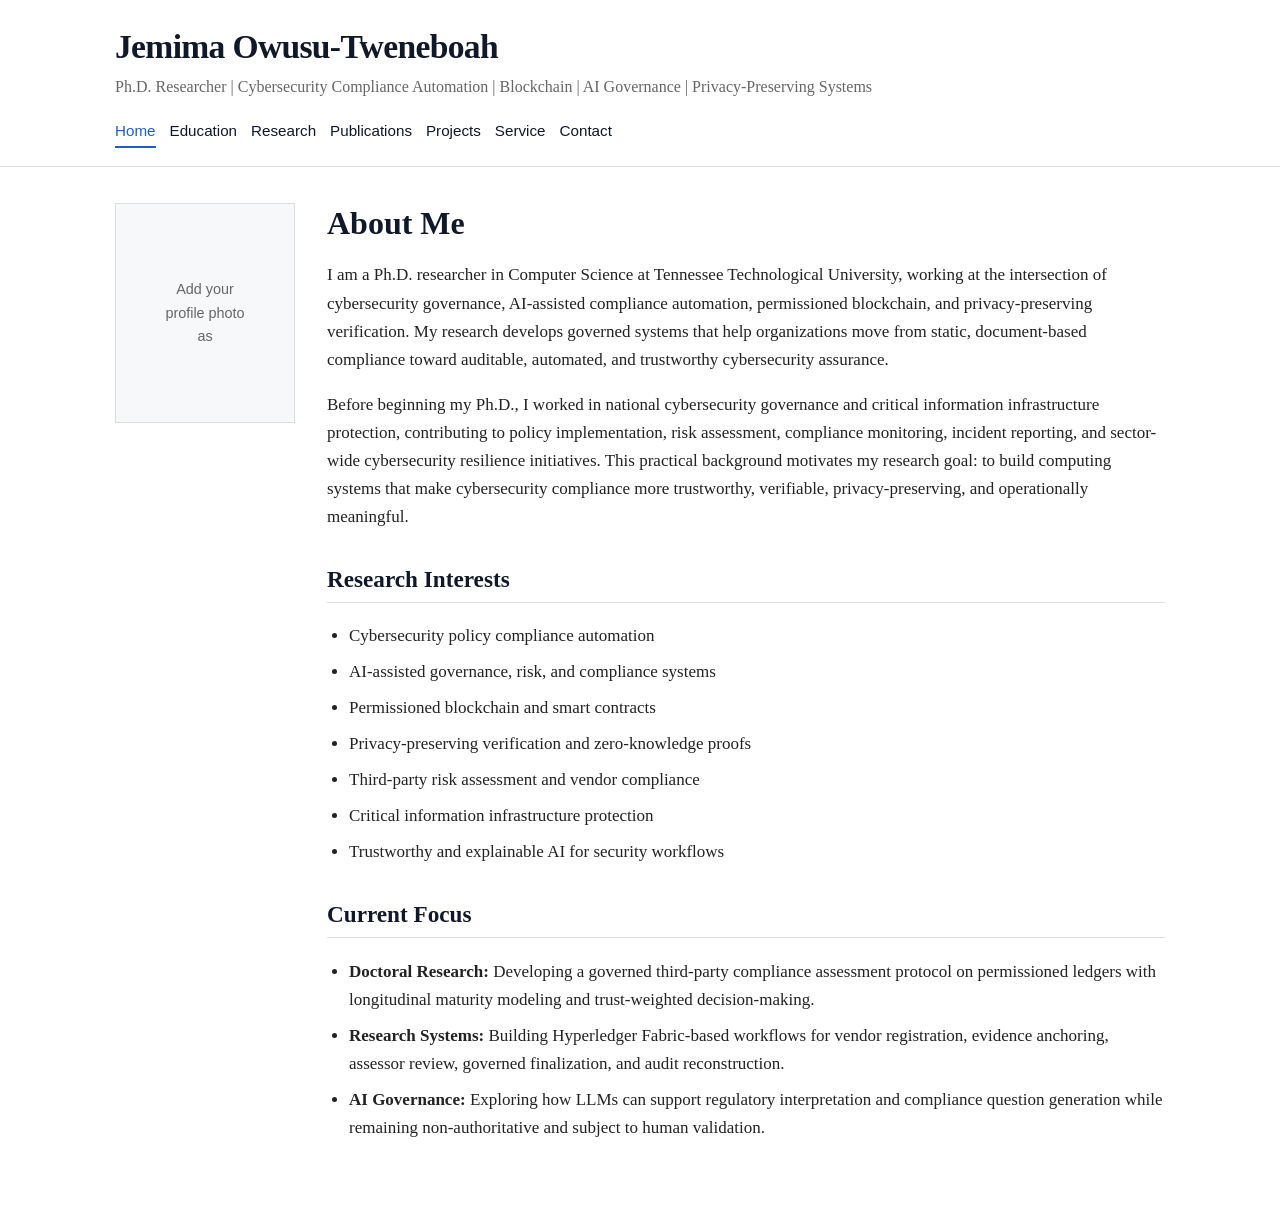
==== index.html @ c9b0aaf2 "Update Website content for PhD Fellowship profile" ====
<!DOCTYPE html>
<html lang="en">
<head>
  <meta charset="UTF-8" />
  <meta name="viewport" content="width=device-width, initial-scale=1.0" />
  <title>A. P. | Cybersecurity, Blockchain & AI Governance</title>
  <link rel="stylesheet" href="style.css" />
</head>
<body>
  <header class="site-header">
    <div class="container header-inner">
      <h1 class="name">Jemima Owusu-Tweneboah</h1>
      <p class="tagline">Ph.D. Researcher | Cybersecurity Compliance Automation | Blockchain | AI Governance | Privacy-Preserving Systems</p>
      <nav class="nav">
        <a href="index.html" class="active">Home</a>
        <a href="education.html" class="">Education</a>
        <a href="research.html" class="">Research</a>
        <a href="publications.html" class="">Publications</a>
        <a href="projects.html" class="">Projects</a>
        <a href="service.html" class="">Service</a>
        <a href="contact.html" class="">Contact</a>
      </nav>
    </div>
  </header>

  <main class="main">
    <div class="container">
      
<section class="hero">
  <div class="profile-placeholder">
    Add your<br>profile photo<br>as<br><strong><assets>
    <profile_picture class="png"></profile_picture></strong>
  </div>

  <div>
    <h1>About Me</h1>
    <p>
      I am a Ph.D. researcher in Computer Science at Tennessee Technological University, working at the 
      intersection of cybersecurity governance, AI-assisted compliance automation, permissioned blockchain, 
      and privacy-preserving verification. My research develops governed systems that help organizations move 
      from static, document-based compliance toward auditable, automated, and trustworthy cybersecurity assurance.
    </p>

    <p>
      Before beginning my Ph.D., I worked in national cybersecurity governance and critical information infrastructure protection, 
      contributing to policy implementation, risk assessment, compliance monitoring, incident reporting, and sector-wide cybersecurity resilience initiatives. 
      This practical background motivates my research goal: to build computing systems that make cybersecurity compliance more trustworthy, verifiable, privacy-preserving, 
      and operationally meaningful.
    </p>
    
    
    <h2>Research Interests</h2>
<ul class="clean-list">
  <li>Cybersecurity policy compliance automation</li>
  <li>AI-assisted governance, risk, and compliance systems</li>
  <li>Permissioned blockchain and smart contracts</li>
  <li>Privacy-preserving verification and zero-knowledge proofs</li>
  <li>Third-party risk assessment and vendor compliance</li>
  <li>Critical information infrastructure protection</li>
  <li>Trustworthy and explainable AI for security workflows</li>
</ul>

<h2>Current Focus</h2>
<ul class="news-list">
  <li><strong>Doctoral Research:</strong> Developing a governed third-party compliance assessment protocol on permissioned ledgers with longitudinal maturity modeling and trust-weighted decision-making.</li>
  <li><strong>Research Systems:</strong> Building Hyperledger Fabric-based workflows for vendor registration, evidence anchoring, assessor review, governed finalization, and audit reconstruction.</li>
  <li><strong>AI Governance:</strong> Exploring how LLMs can support regulatory interpretation and compliance question generation while remaining non-authoritative and subject to human validation.</li>
</ul>

   
  </div>
</section>

    </div>
  </main>

</body>
</html>
---- style.css ----
:root {
  --bg: #ffffff;
  --text: #222222;
  --muted: #666666;
  --link: #1f5fbf;
  --border: #dddddd;
  --light: #f7f8fa;
  --accent: #0f172a;
}

* {
  box-sizing: border-box;
}

body {
  margin: 0;
  font-family: Georgia, "Times New Roman", serif;
  background: var(--bg);
  color: var(--text);
  line-height: 1.65;
  font-size: 17px;
}

.container {
  width: min(1050px, 92%);
  margin: 0 auto;
}

.site-header {
  border-bottom: 1px solid var(--border);
  background: #fff;
}

.header-inner {
  padding: 26px 0 18px;
}

.name {
  margin: 0;
  font-size: 2.1rem;
  font-weight: 700;
  letter-spacing: -0.02em;
}

.tagline {
  margin: 6px 0 0;
  color: var(--muted);
  font-size: 1rem;
}

.nav {
  margin-top: 18px;
  display: flex;
  flex-wrap: wrap;
  gap: 14px;
  font-family: Arial, Helvetica, sans-serif;
  font-size: 0.95rem;
}

.nav a {
  color: var(--accent);
  text-decoration: none;
  padding-bottom: 3px;
  border-bottom: 2px solid transparent;
}

.nav a:hover,
.nav a.active {
  color: var(--link);
  border-bottom-color: var(--link);
}

.main {
  padding: 36px 0 56px;
}

.hero {
  display: grid;
  grid-template-columns: 180px 1fr;
  gap: 32px;
  align-items: start;
}

.profile-placeholder {
  width: 180px;
  height: 220px;
  border: 1px solid var(--border);
  background: var(--light);
  display: flex;
  align-items: center;
  justify-content: center;
  color: var(--muted);
  text-align: center;
  padding: 14px;
  font-family: Arial, Helvetica, sans-serif;
  font-size: 0.9rem;
}

h1, h2, h3 {
  line-height: 1.25;
  color: #111827;
}

h1 {
  font-size: 2rem;
  margin: 0 0 18px;
}

h2 {
  font-size: 1.45rem;
  margin-top: 34px;
  padding-bottom: 8px;
  border-bottom: 1px solid var(--border);
}

h3 {
  font-size: 1.12rem;
  margin-bottom: 6px;
}

a {
  color: var(--link);
}

.card {
  padding: 18px 20px;
  border: 1px solid var(--border);
  background: #fff;
  margin: 16px 0;
}

.muted {
  color: var(--muted);
}

.news-list,
.clean-list {
  padding-left: 22px;
}

.news-list li,
.clean-list li {
  margin-bottom: 8px;
}

.pub-year {
  margin-top: 30px;
}

.publication {
  margin: 18px 0;
  padding-left: 18px;
  border-left: 3px solid #e5e7eb;
}

.publication-title {
  font-weight: 700;
}

.publication-meta {
  color: var(--muted);
}

.links {
  font-family: Arial, Helvetica, sans-serif;
  font-size: 0.93rem;
}

.links a {
  margin-right: 10px;
}

.project-grid {
  display: grid;
  grid-template-columns: 1fr 1fr;
  gap: 18px;
}

.footer {
  border-top: 1px solid var(--border);
  color: var(--muted);
  font-size: 0.92rem;
  padding: 24px 0;
  font-family: Arial, Helvetica, sans-serif;
}

.note {
  background: #f8fafc;
  border-left: 4px solid #94a3b8;
  padding: 12px 16px;
  color: #334155;
}

@media (max-width: 760px) {
  body {
    font-size: 16px;
  }

  .hero {
    grid-template-columns: 1fr;
  }

  .profile-placeholder {
    width: 160px;
    height: 200px;
  }

  .project-grid {
    grid-template-columns: 1fr;
  }

  .name {
    font-size: 1.7rem;
  }
}
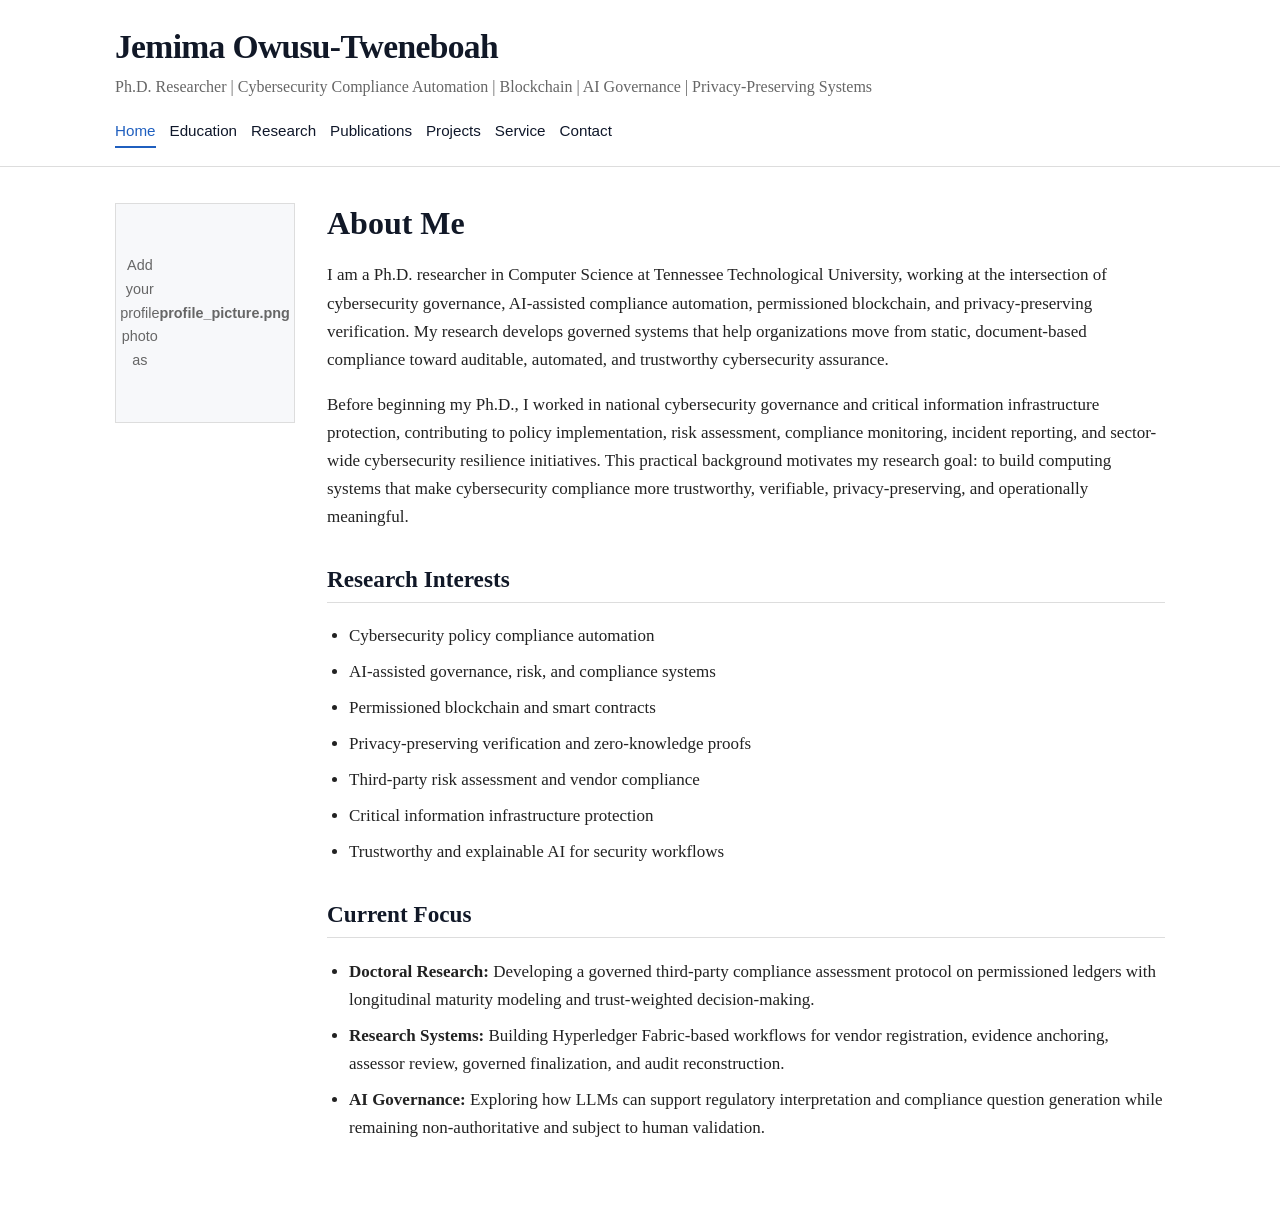
==== commit 344aa758: "Updates to Education and image" ====
--- a/index.html
+++ b/index.html
@@ -28,8 +28,7 @@
       
 <section class="hero">
   <div class="profile-placeholder">
-    Add your<br>profile photo<br>as<br><strong><assets>
-    <profile_picture class="png"></profile_picture></strong>
+    Add your<br>profile photo<br>as<br><strong><assets>profile_picture.png</strong></assets>
   </div>
 
   <div>
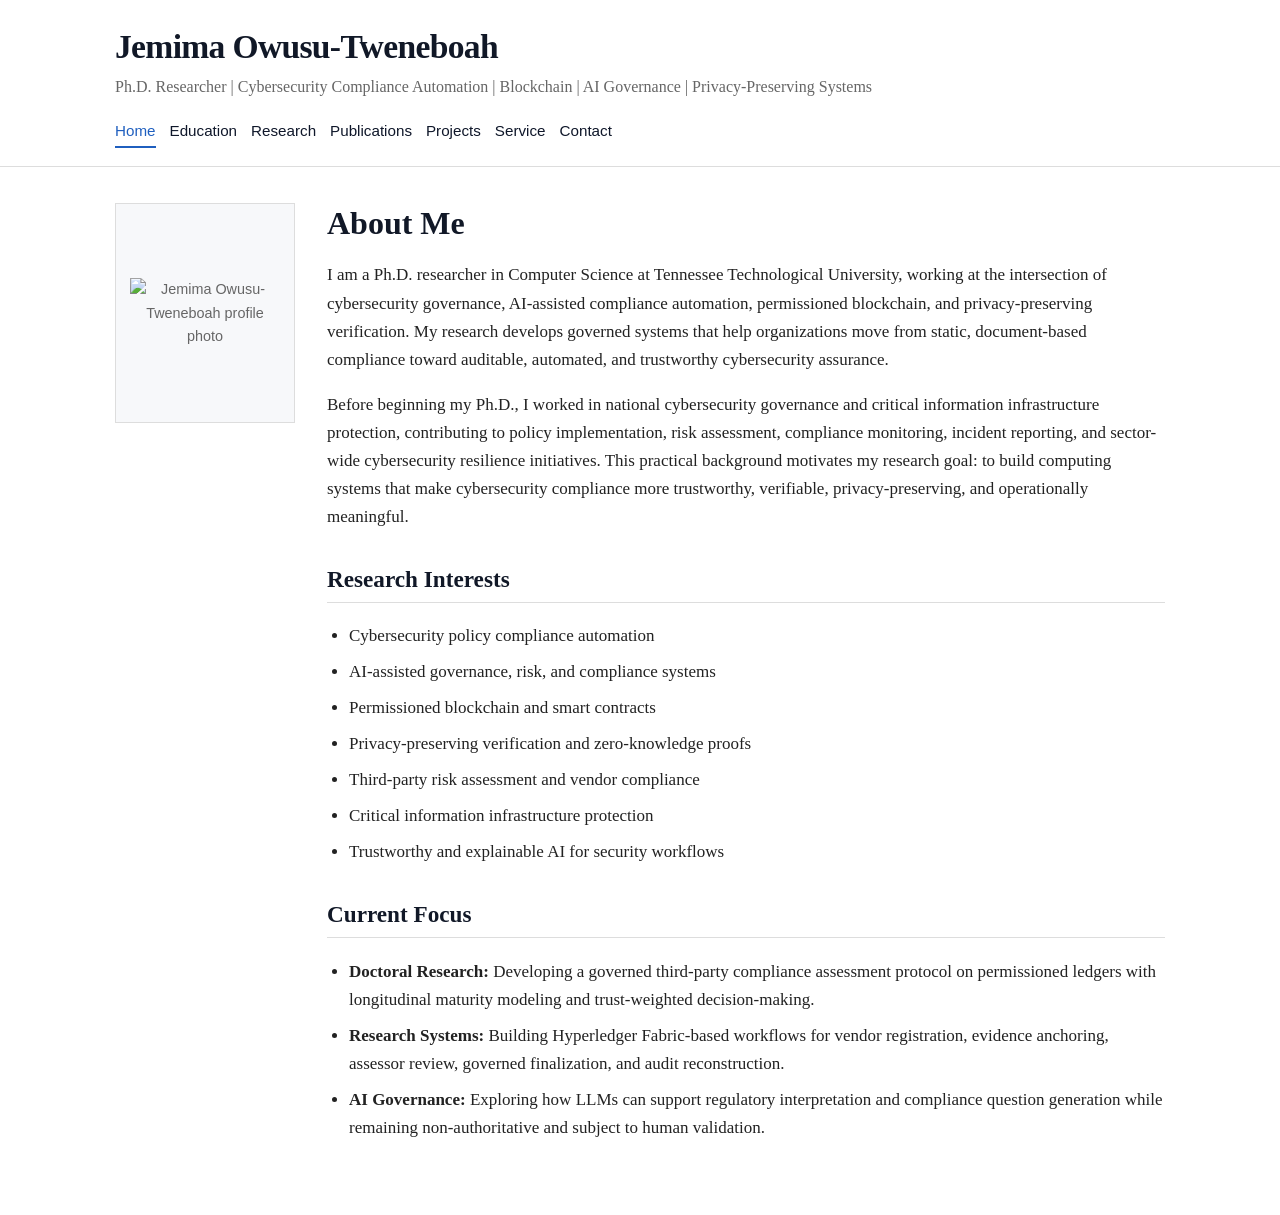
==== commit e179b36b: "Image path Update" ====
--- a/index.html
+++ b/index.html
@@ -28,7 +28,7 @@
       
 <section class="hero">
   <div class="profile-placeholder">
-    Add your<br>profile photo<br>as<br><strong><assets>profile_picture.png</strong></assets>
+    <img src="assets/profile.png" alt="Jemima Owusu-Tweneboah profile photo">
   </div>
 
   <div>
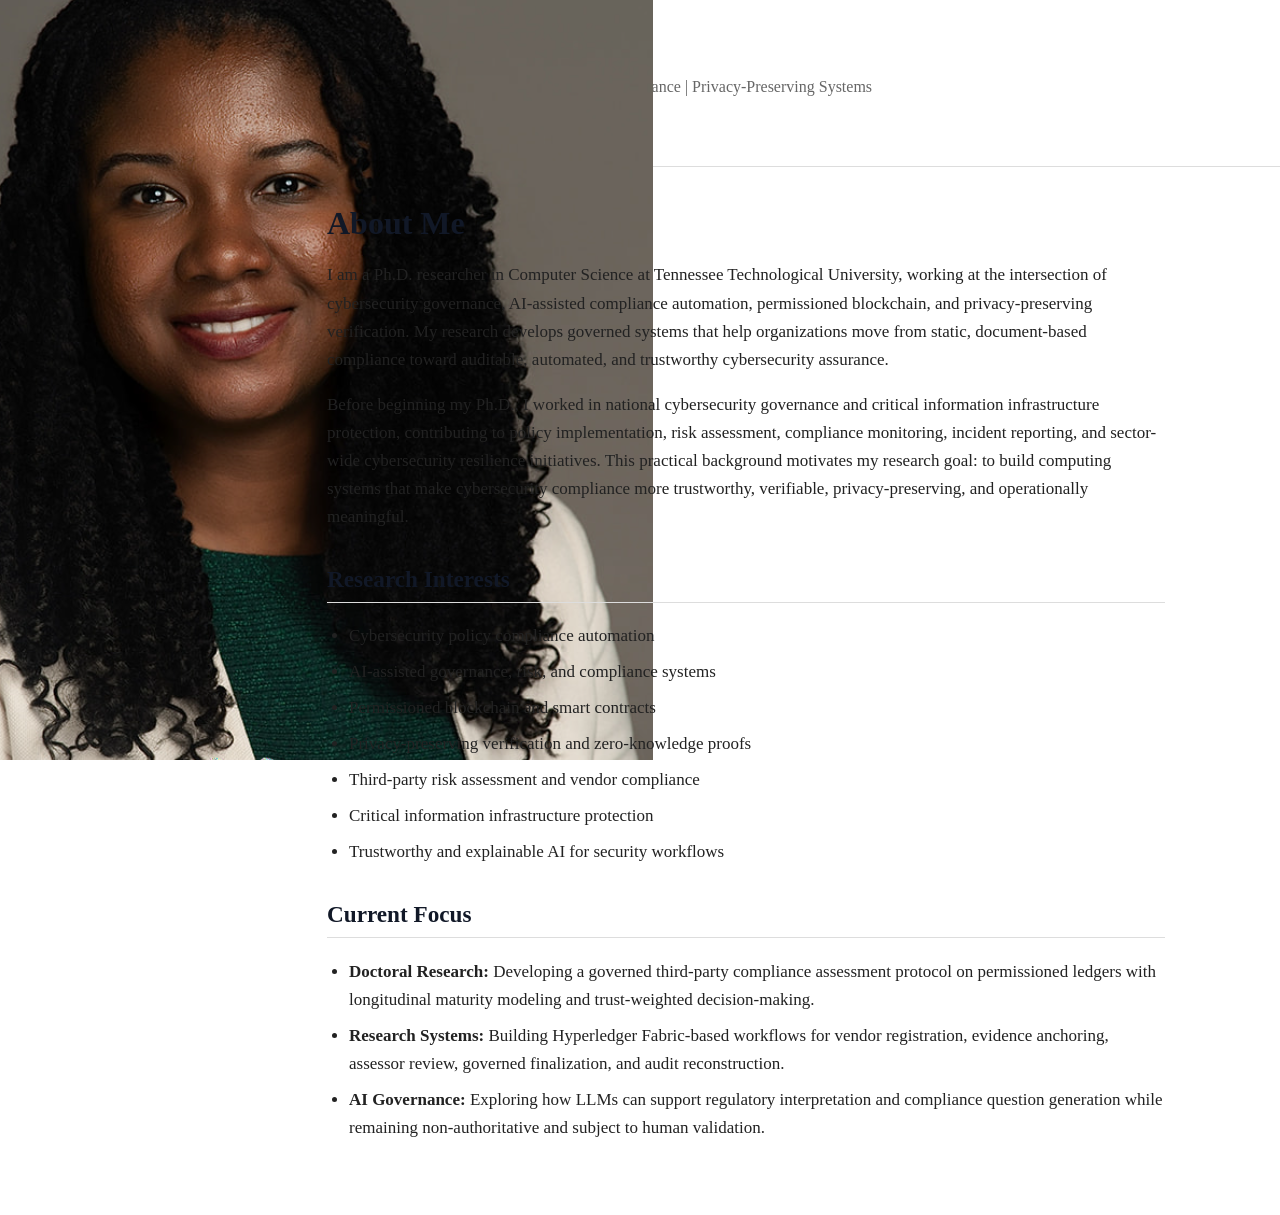
==== commit faa1f38c: "updates on image and tab content" ====
--- a/index.html
+++ b/index.html
@@ -28,7 +28,7 @@
       
 <section class="hero">
   <div class="profile-placeholder">
-    <img src="assets/profile.png" alt="Jemima Owusu-Tweneboah profile photo">
+    <img src="assets/profile_picture.png" alt="Jemima Owusu-Tweneboah profile photo">
   </div>
 
   <div>
--- a/style.css
+++ b/style.css
@@ -97,6 +97,14 @@
   font-size: 0.9rem;
 }
 
+.profile-photo img {
+  width: 180px;
+  height: 220px;
+  object-fit: cover;
+  border: 1px solid var(--border);
+  display: block;
+}
+
 h1, h2, h3 {
   line-height: 1.25;
   color: #111827;
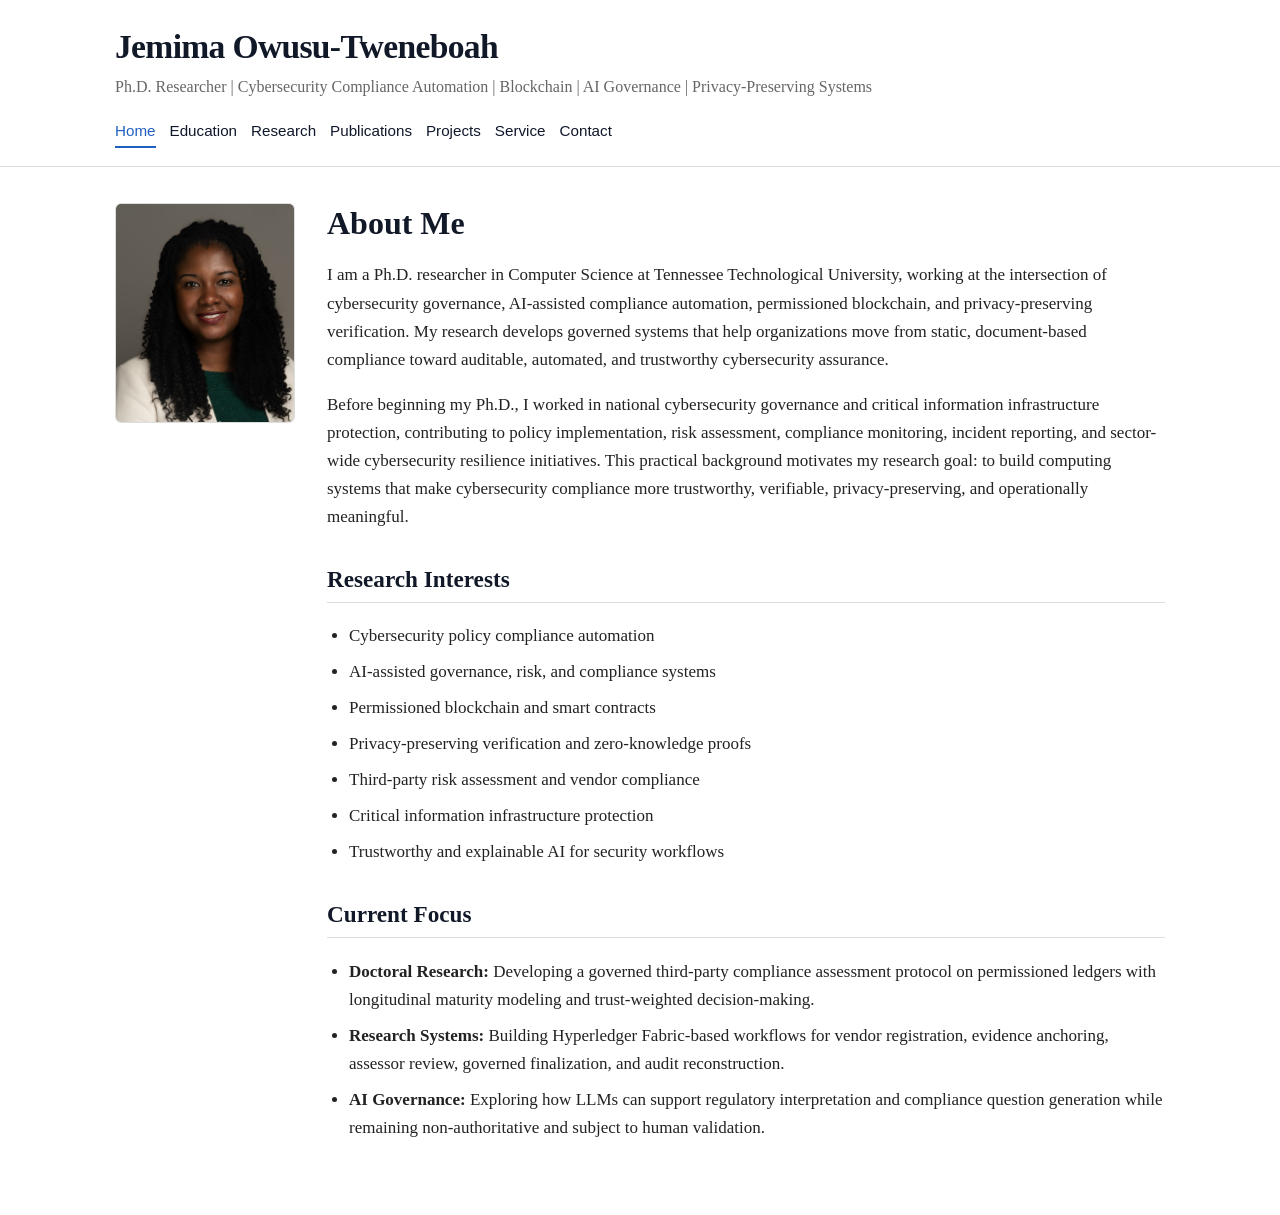
==== commit 36849b05: "updates on image and tab content" ====
--- a/index.html
+++ b/index.html
@@ -3,7 +3,7 @@
 <head>
   <meta charset="UTF-8" />
   <meta name="viewport" content="width=device-width, initial-scale=1.0" />
-  <title>A. P. | Cybersecurity, Blockchain & AI Governance</title>
+  <title>J.O.T | Cybersecurity, Blockchain & AI Governance</title>
   <link rel="stylesheet" href="style.css" />
 </head>
 <body>
@@ -27,7 +27,7 @@
     <div class="container">
       
 <section class="hero">
-  <div class="profile-placeholder">
+  <div class="profile-photo">
     <img src="assets/profile_picture.png" alt="Jemima Owusu-Tweneboah profile photo">
   </div>
 
--- a/style.css
+++ b/style.css
@@ -22,6 +22,21 @@
   font-size: 17px;
 }
 
+.profile-photo {
+  width: 190px;
+  max-width: 100%;
+}
+
+.profile-photo img {
+  width: 190px;
+  height: 230px;
+  object-fit: cover;
+  object-position: center top;
+  border: 1px solid var(--border);
+  border-radius: 6px;
+  display: block;
+}
+
 .container {
   width: min(1050px, 92%);
   margin: 0 auto;
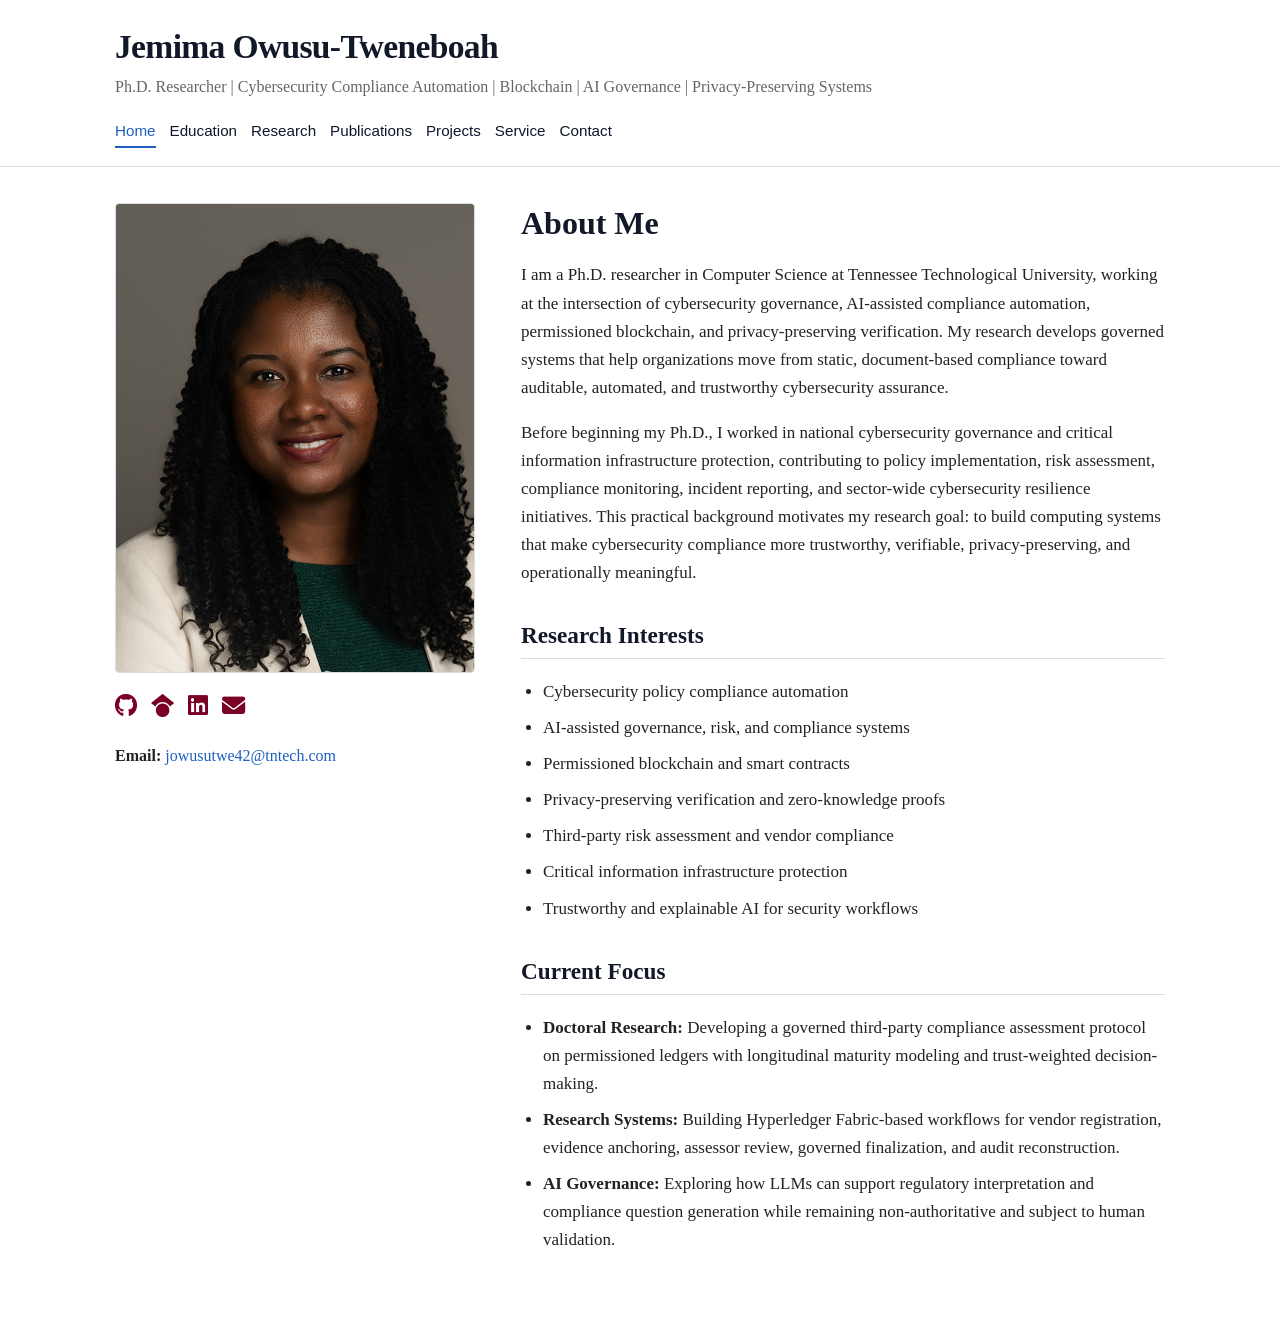
==== commit 821efd3d: "headshot and edu changes" ====
--- a/index.html
+++ b/index.html
@@ -4,7 +4,8 @@
   <meta charset="UTF-8" />
   <meta name="viewport" content="width=device-width, initial-scale=1.0" />
   <title>J.O.T | Cybersecurity, Blockchain & AI Governance</title>
-  <link rel="stylesheet" href="style.css" />
+    <link rel="stylesheet" href="style.css" />
+    <link rel="stylesheet" href="https://cdnjs.cloudflare.com/ajax/libs/font-awesome/6.5.1/css/all.min.css">
 </head>
 <body>
   <header class="site-header">
@@ -27,9 +28,35 @@
     <div class="container">
       
 <section class="hero">
+ <div class="profile-sidebar">
   <div class="profile-photo">
-    <img src="assets/profile_picture.png" alt="Jemima Owusu-Tweneboah profile photo">
+    <img class="headshot" src="assets/profile_picture.png" alt="Jemima Owusu-Tweneboah profile photo">
   </div>
+
+  <div class="profile-icons">
+    <a href="https://github.com/blessedgem" target="_blank" aria-label="GitHub">
+      <i class="fa-brands fa-github"></i>
+    </a>
+
+    <a href="https://scholar.google.com/citations?hl=en&user=KRUfqgMAAAAJ" target="_blank" aria-label="Google Scholar">
+      <i class="fa-brands fa-google-scholar"></i>
+    </a>
+
+    <a href="https://gh.linkedin.com/in/jowusutw" target="_blank" aria-label="LinkedIn">
+      <i class="fa-brands fa-linkedin"></i>
+    </a>
+
+    <a href="mailto:jowusutwe42@tntech.com" aria-label="Email">
+      <i class="fa-solid fa-envelope"></i>
+    </a>
+  </div>
+
+  <p class="sidebar-line">
+    <strong>Email:</strong> <a href="mailto:jowusutwe42@tntech.com">jowusutwe42@tntech.com</a>
+  </p>
+
+</div>
+
 
   <div>
     <h1>About Me</h1>
--- a/style.css
+++ b/style.css
@@ -23,7 +23,7 @@
 }
 
 .profile-photo {
-  width: 190px;
+  width: 360px;
   max-width: 100%;
 }
 
@@ -92,8 +92,8 @@
 
 .hero {
   display: grid;
-  grid-template-columns: 180px 1fr;
-  gap: 32px;
+  grid-template-columns: 360px 1fr;
+  gap: 42px;
   align-items: start;
 }
 
@@ -112,11 +112,14 @@
   font-size: 0.9rem;
 }
 
+.profile-photo .headshot,
 .profile-photo img {
-  width: 180px;
-  height: 220px;
+  width: 360px !important;
+  height: 470px !important;
   object-fit: cover;
-  border: 1px solid var(--border);
+  object-position: center top;
+  border: 1px solid var(--border);
+  border-radius: 4px;
   display: block;
 }
 
@@ -215,25 +218,97 @@
   color: #334155;
 }
 
-@media (max-width: 760px) {
-  body {
-    font-size: 16px;
-  }
-
+@media (max-width: 900px) {
   .hero {
     grid-template-columns: 1fr;
   }
 
-  .profile-placeholder {
-    width: 160px;
-    height: 200px;
-  }
-
-  .project-grid {
+  .profile-photo,
+  .profile-photo .headshot,
+  .profile-photo img {
+    width: 320px !important;
+    max-width: 100%;
+  }
+
+  .profile-photo .headshot,
+  .profile-photo img {
+    height: 420px !important;
+  }
+}
+
+.profile-sidebar {
+  width: 360px;
+  max-width: 100%;
+}
+
+.profile-photo {
+  width: 360px;
+  max-width: 100%;
+}
+
+.profile-photo .headshot,
+.profile-photo img {
+  width: 360px !important;
+  height: 470px !important;
+  object-fit: cover;
+  object-position: center top;
+  border: 1px solid var(--border);
+  border-radius: 4px;
+  display: block;
+}
+
+.profile-icons {
+  margin-top: 14px;
+  display: flex;
+  align-items: center;
+  gap: 14px;
+}
+
+.profile-icons a {
+  color: #7a0026;
+  font-size: 1.45rem;
+  text-decoration: none;
+  transition: transform 0.15s ease, color 0.15s ease;
+}
+
+.profile-icons a:hover {
+  color: #1f5fbf;
+  transform: translateY(-2px);
+}
+
+.sidebar-line {
+  margin-top: 18px;
+  font-size: 1rem;
+  line-height: 1.5;
+}
+
+.sidebar-line a {
+  color: var(--link);
+  text-decoration: none;
+}
+
+.hero {
+  display: grid;
+  grid-template-columns: 360px 1fr;
+  gap: 46px;
+  align-items: start;
+}
+
+@media (max-width: 900px) {
+  .hero {
     grid-template-columns: 1fr;
   }
 
-  .name {
-    font-size: 1.7rem;
-  }
-}
+  .profile-sidebar,
+  .profile-photo,
+  .profile-photo .headshot,
+  .profile-photo img {
+    width: 320px !important;
+    max-width: 100%;
+  }
+
+  .profile-photo .headshot,
+  .profile-photo img {
+    height: 420px !important;
+  }
+}
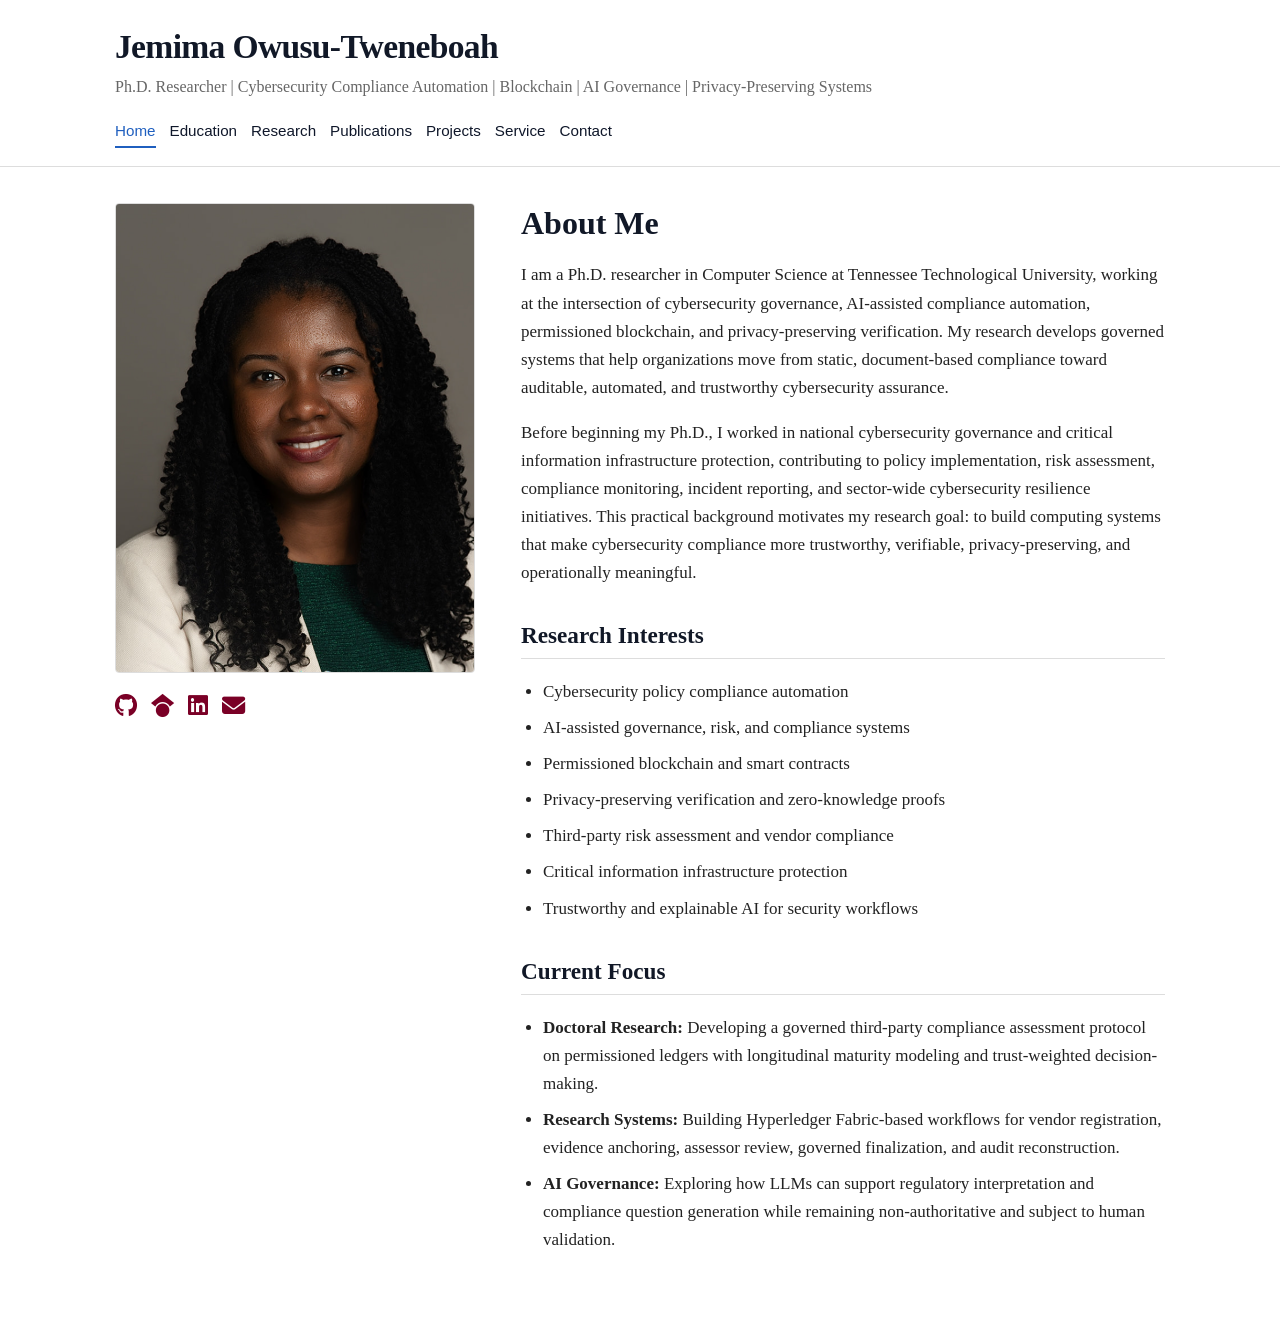
==== commit d453c187: "email" ====
--- a/index.html
+++ b/index.html
@@ -51,10 +51,6 @@
     </a>
   </div>
 
-  <p class="sidebar-line">
-    <strong>Email:</strong> <a href="mailto:jowusutwe42@tntech.com">jowusutwe42@tntech.com</a>
-  </p>
-
 </div>
 
 
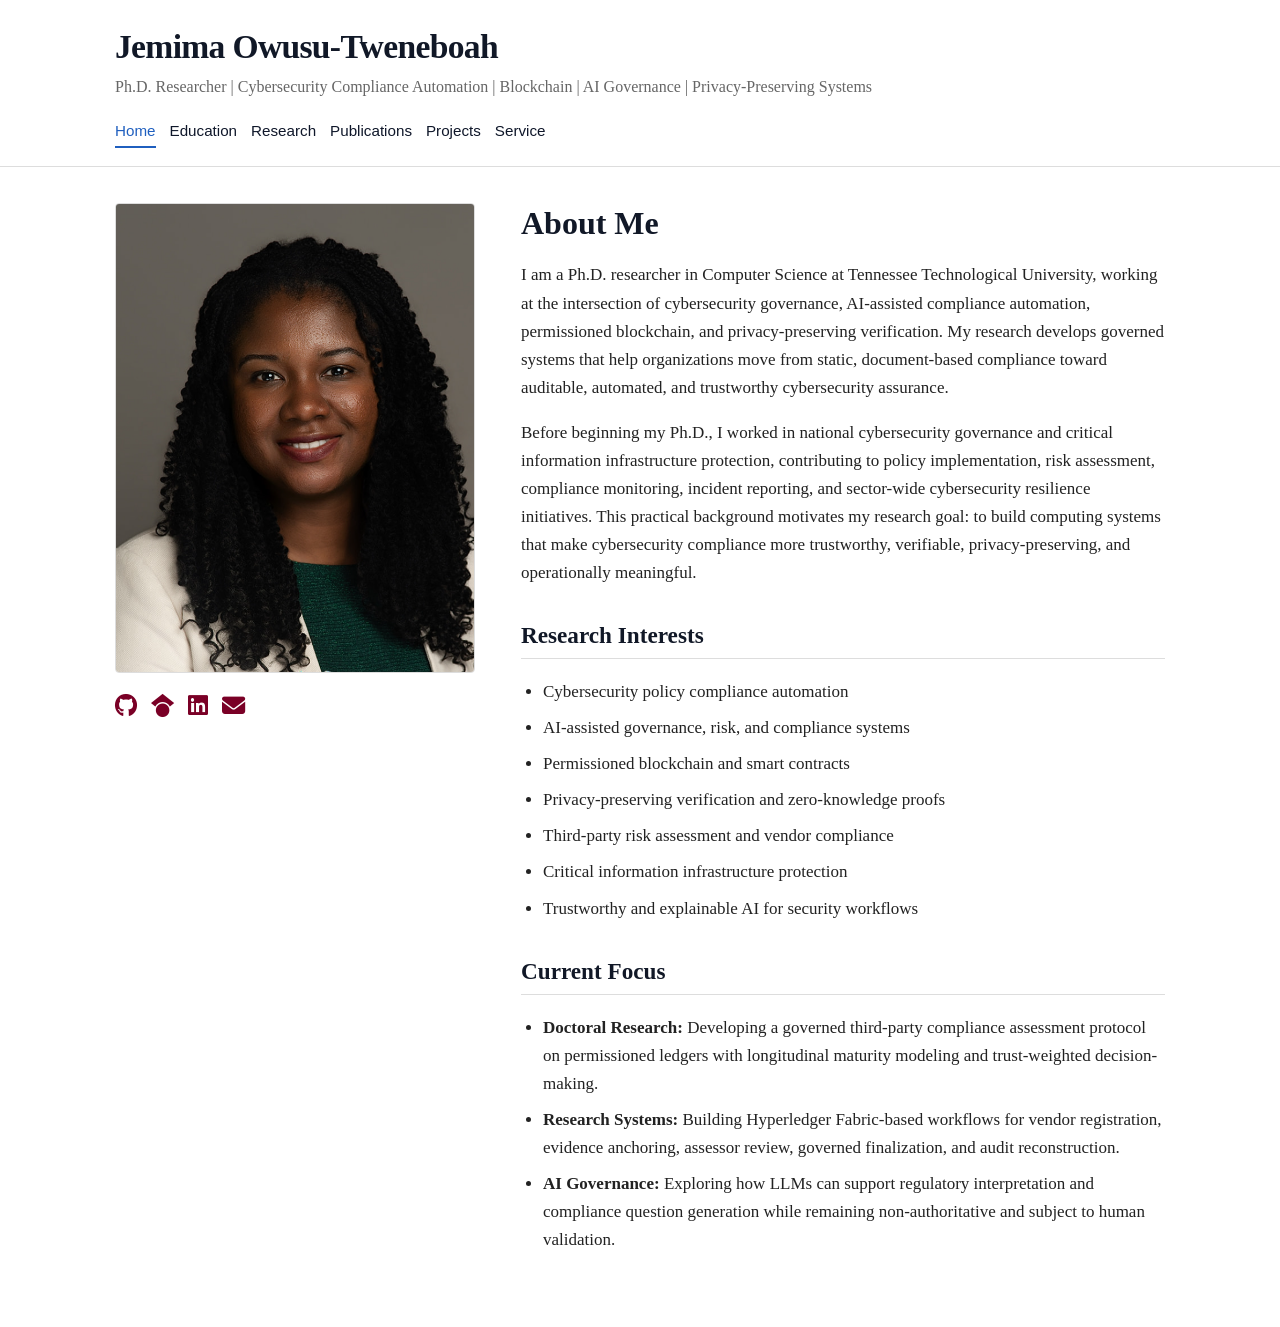
==== commit bd9936f1: "no contact" ====
--- a/index.html
+++ b/index.html
@@ -19,7 +19,6 @@
         <a href="publications.html" class="">Publications</a>
         <a href="projects.html" class="">Projects</a>
         <a href="service.html" class="">Service</a>
-        <a href="contact.html" class="">Contact</a>
       </nav>
     </div>
   </header>
